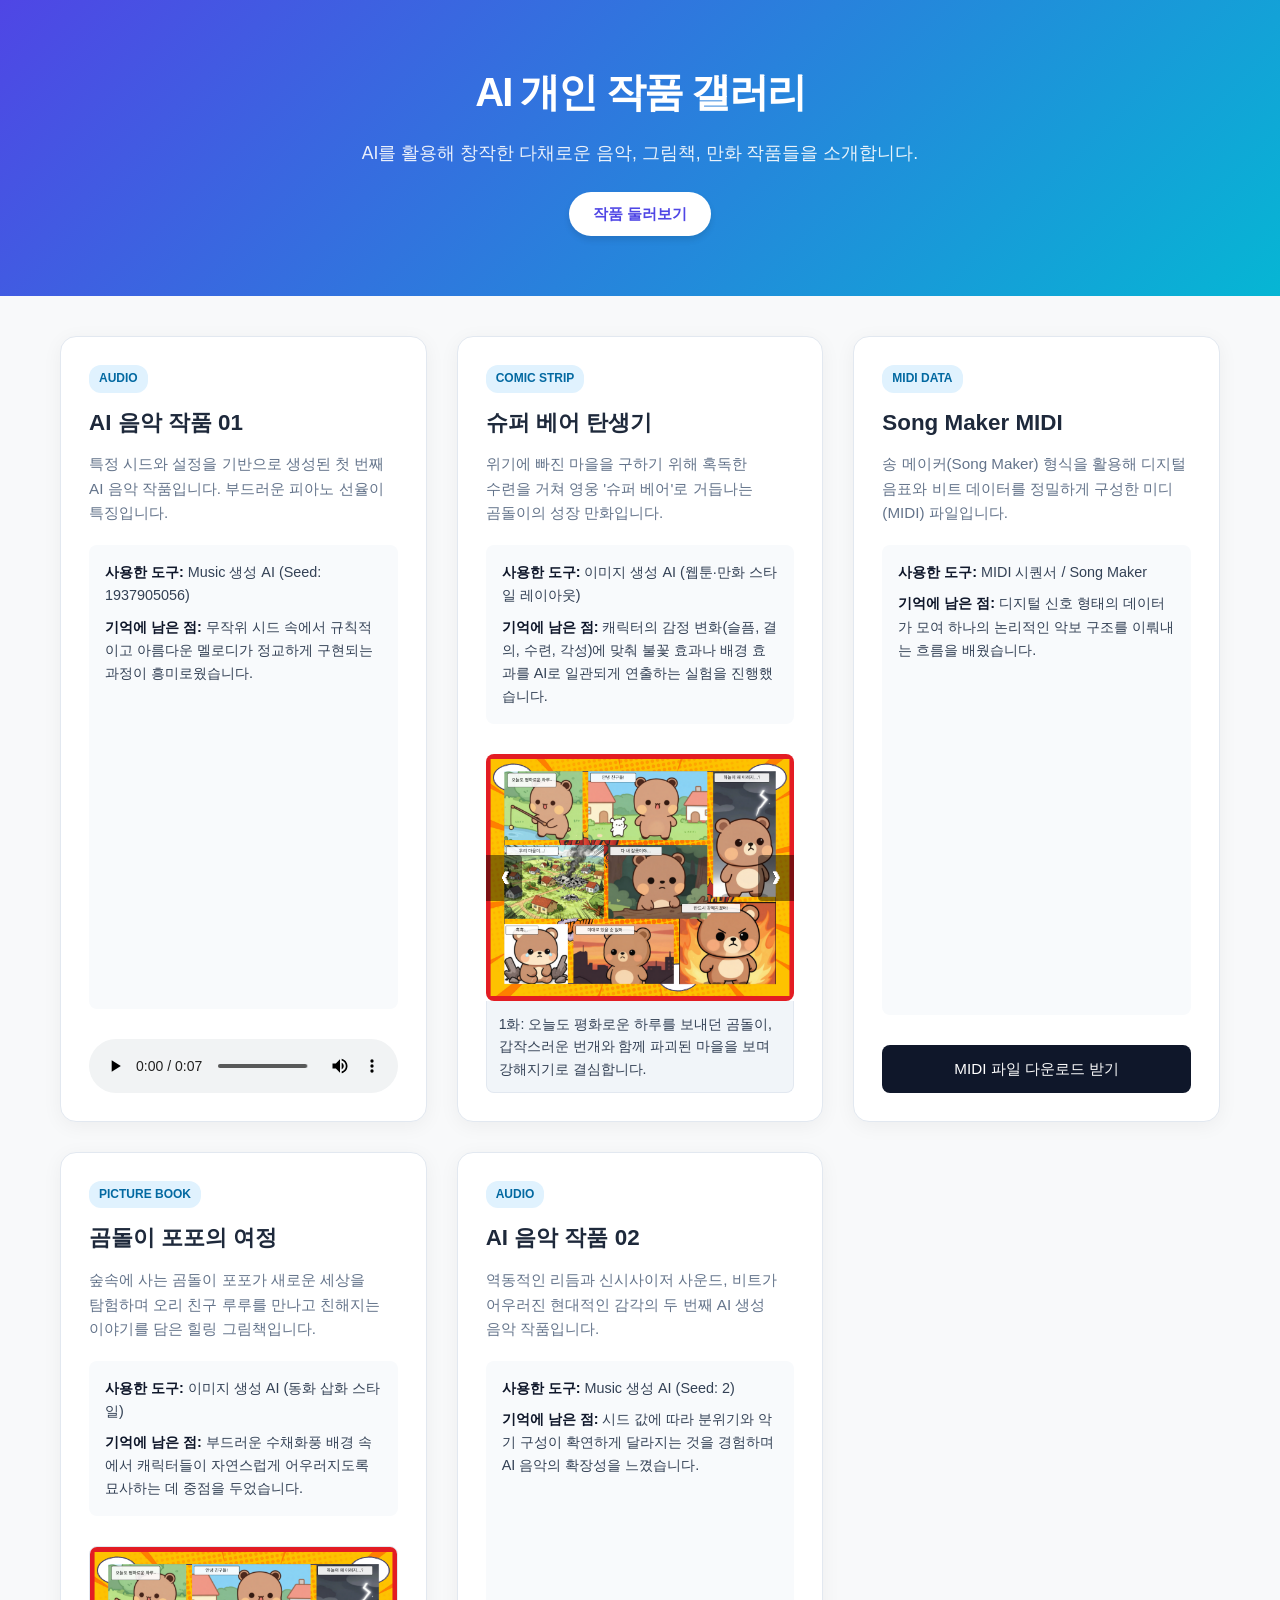
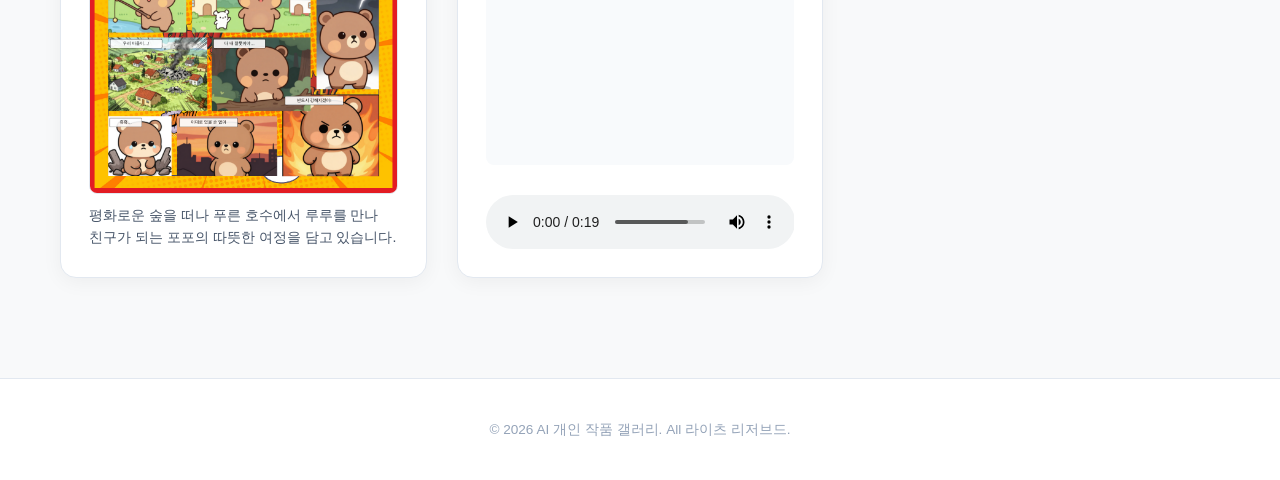
==== gall/index.html @ 990a7b55 "feat: middle school gallery" ====
<!DOCTYPE html>
<html lang="ko">
<head>
    <meta charset="UTF-8">
    <meta name="viewport" content="width=device-width, initial-scale=1.0">
    <title>AI 개인 작품 갤러리</title>
    <link rel="stylesheet" href="style.css">
</head>
<body>

    <header>
        <div class="header-container">
            <h1>AI 개인 작품 갤러리</h1>
            <p class="subtitle">AI를 활용해 창작한 다채로운 음악, 그림책, 만화 작품들을 소개합니다.</p>
            <nav>
                <a href="#gallery">작품 둘러보기</a>
            </nav>
        </div>
    </header>

    <main id="gallery">
        <div class="gallery-container">
            
            <div class="card">
                <div class="card-content">
                    <span class="tag">Audio</span>
                    <h2 class="card-title">AI 음악 작품 01</h2>
                    <p class="card-description">특정 시드와 설정을 기반으로 생성된 첫 번째 AI 음악 작품입니다. 부드러운 피아노 선율이 특징입니다.</p>
                    <div class="meta-info">
                        <p><strong>사용한 도구:</strong> Music 생성 AI (Seed: 1937905056)</p>
                        <p><strong>기억에 남은 점:</strong> 무작위 시드 속에서 규칙적이고 아름다운 멜로디가 정교하게 구현되는 과정이 흥미로웠습니다.</p>
                    </div>
                    <div class="media-container">
                        <audio controls src="./assets/1반_music01_20260704_122739_seed1937905056.wav"></audio>
                    </div>
                </div>
            </div>

            <div class="card comic-card">
                <div class="card-content">
                    <span class="tag">Comic Strip</span>
                    <h2 class="card-title">슈퍼 베어 탄생기</h2>
                    <p class="card-description">위기에 빠진 마을을 구하기 위해 혹독한 수련을 거쳐 영웅 '슈퍼 베어'로 거듭나는 곰돌이의 성장 만화입니다.</p>
                    <div class="meta-info">
                        <p><strong>사용한 도구:</strong> 이미지 생성 AI (웹툰·만화 스타일 레이아웃)</p>
                        <p><strong>기억에 남은 점:</strong> 캐릭터의 감정 변화(슬픔, 결의, 수련, 각성)에 맞춰 불꽃 효과나 배경 효과를 AI로 일관되게 연출하는 실험을 진행했습니다.</p>
                    </div>
                    <div class="media-container comic-viewer">
                        <div class="slide-container">
                            <img src="./assets/1.png" alt="만화 1화: 마을의 위기와 결의" class="comic-slide active">
                            <img src="./assets/2.png" alt="만화 2화: 혹독한 수련과 별의 부름" class="comic-slide">
                            <img src="./assets/3.png" alt="만화 3화: 슈퍼 베어 탄생과 평화" class="comic-slide">
                            
                            <button class="prev" onclick="moveComicSlide(-1)">&#10094;</button>
                            <button class="next" onclick="moveComicSlide(1)">&#10095;</button>
                        </div>
                        <p class="comic-caption">1화: 오늘도 평화로운 하루를 보내던 곰돌이, 갑작스러운 번개와 함께 파괴된 마을을 보며 강해지기로 결심합니다.</p>
                    </div>
                </div>
            </div>

            <div class="card">
                <div class="card-content">
                    <span class="tag">MIDI Data</span>
                    <h2 class="card-title">Song Maker MIDI</h2>
                    <p class="card-description">송 메이커(Song Maker) 형식을 활용해 디지털 음표와 비트 데이터를 정밀하게 구성한 미디(MIDI) 파일입니다.</p>
                    <div class="meta-info">
                        <p><strong>사용한 도구:</strong> MIDI 시퀀서 / Song Maker</p>
                        <p><strong>기억에 남은 점:</strong> 디지털 신호 형태의 데이터가 모여 하나의 논리적인 악보 구조를 이뤄내는 흐름을 배웠습니다.</p>
                    </div>
                    <div class="media-container">
                        <a href="./assets/song-maker.mid" download class="download-btn">MIDI 파일 다운로드 받기</a>
                    </div>
                </div>
            </div>

            <div class="card book-card">
                <div class="card-content">
                    <span class="tag">Picture Book</span>
                    <h2 class="card-title">곰돌이 포포의 여정</h2>
                    <p class="card-description">숲속에 사는 곰돌이 포포가 새로운 세상을 탐험하며 오리 친구 루루를 만나고 친해지는 이야기를 담은 힐링 그림책입니다.</p>
                    <div class="meta-info">
                        <p><strong>사용한 도구:</strong> 이미지 생성 AI (동화 삽화 스타일)</p>
                        <p><strong>기억에 남은 점:</strong> 부드러운 수채화풍 배경 속에서 캐릭터들이 자연스럽게 어우러지도록 묘사하는 데 중점을 두었습니다.</p>
                    </div>
                    <div class="media-container book-viewer">
                        <div class="single-image-container">
                            <img src="./assets/1.png" alt="그림책 대표 이미지" class="book-cover-img">
                        </div>
                        <p class="book-summary-text">평화로운 숲을 떠나 푸른 호수에서 루루를 만나 친구가 되는 포포의 따뜻한 여정을 담고 있습니다.</p>
                    </div>
                </div>
            </div>

            <div class="card">
                <div class="card-content">
                    <span class="tag">Audio</span>
                    <h2 class="card-title">AI 음악 작품 02</h2>
                    <p class="card-description">역동적인 리듬과 신시사이저 사운드, 비트가 어우러진 현대적인 감각의 두 번째 AI 생성 음악 작품입니다.</p>
                    <div class="meta-info">
                        <p><strong>사용한 도구:</strong> Music 생성 AI (Seed: 2)</p>
                        <p><strong>기억에 남은 점:</strong> 시드 값에 따라 분위기와 악기 구성이 확연하게 달라지는 것을 경험하며 AI 음악의 확장성을 느꼈습니다.</p>
                    </div>
                    <div class="media-container">
                        <audio controls src="./assets/1반_music_20260704_122635_seed2.wav"></audio>
                    </div>
                </div>
            </div>

        </div>
    </main>

    <footer>
        <p>&copy; 2026 AI 개인 작품 갤러리. All 라이츠 리저브드.</p>
    </footer>

    <script src="script.js"></script>
</body>
</html>
---- gall/style.css ----
/* style.css */

/* 기본 스타일 초기화 및 전체 설정 */
* {
    box-sizing: border-box;
    margin: 0;
    padding: 0;
}

body {
    font-family: -apple-system, BlinkMacSystemFont, "Segoe UI", Roboto, "Helvetica Neue", Arial, sans-serif;
    line-height: 1.6;
    color: #333333;
    background-color: #f8f9fa;
    overflow-x: hidden; /* 가로 스크롤 방지 */
}

/* 헤더 스타일 */
header {
    background: linear-gradient(135deg, #4f46e5, #06b6d4);
    color: #ffffff;
    padding: 60px 20px;
    text-align: center;
}

.header-container {
    max-width: 800px;
    margin: 0 auto;
}

header h1 {
    font-size: 2.5rem;
    margin-bottom: 15px;
    font-weight: 700;
    letter-spacing: -0.05em;
}

header .subtitle {
    font-size: 1.1rem;
    opacity: 0.9;
    margin-bottom: 25px;
    word-break: keep-all;
}

header nav a {
    display: inline-block;
    color: #4f46e5;
    background-color: #ffffff;
    padding: 10px 24px;
    text-decoration: none;
    border-radius: 30px;
    font-weight: 600;
    font-size: 0.95rem;
    transition: background-color 0.2s ease, transform 0.2s ease;
    box-shadow: 0 4px 6px rgba(0, 0, 0, 0.1);
}

header nav a:hover {
    background-color: #f1f5f9;
    transform: translateY(-2px);
}

/* 메인 갤러리 레이아웃 */
main {
    max-width: 1200px;
    margin: 0 auto;
    padding: 40px 20px;
}

.gallery-container {
    display: grid;
    grid-template-columns: repeat(auto-fit, minmax(340px, 1fr));
    gap: 30px;
}

/* 카드 아이템 스타일 */
.card {
    background-color: #ffffff;
    border-radius: 16px;
    box-shadow: 0 4px 20px rgba(0, 0, 0, 0.05);
    overflow: hidden;
    display: flex;
    flex-direction: column;
    transition: transform 0.3s ease, box-shadow 0.3s ease;
    border: 1px solid #e2e8f0;
}

.card:hover {
    transform: translateY(-5px);
    box-shadow: 0 10px 25px rgba(0, 0, 0, 0.1);
}

.card-content {
    padding: 28px;
    display: flex;
    flex-direction: column;
    flex-grow: 1;
}

.tag {
    display: inline-block;
    align-self: flex-start;
    background-color: #e0f2fe;
    color: #0369a1;
    font-size: 0.75rem;
    font-weight: 700;
    padding: 4px 10px;
    border-radius: 12px;
    text-transform: uppercase;
    margin-bottom: 12px;
}

.card-title {
    font-size: 1.4rem;
    color: #1e293b;
    margin-bottom: 12px;
    font-weight: 600;
}

.card-description {
    font-size: 0.95rem;
    color: #64748b;
    margin-bottom: 20px;
    word-break: keep-all;
}

.meta-info {
    background-color: #f8fafc;
    border-radius: 8px;
    padding: 16px;
    margin-bottom: 20px;
    font-size: 0.9rem;
    flex-grow: 1;
}

.meta-info p {
    margin-bottom: 8px;
    color: #334155;
}

.meta-info p:last-child {
    margin-bottom: 0;
}

.meta-info strong {
    color: #0f172a;
}

/* 미디어 컨테이너 및 미디어 요소 스타일 */
.media-container {
    margin-top: auto;
    padding-top: 10px;
    width: 100%;
}

audio {
    width: 100%;
    display: block;
}

.download-btn {
    display: block;
    width: 100%;
    text-align: center;
    background-color: #0f172a;
    color: #ffffff;
    padding: 12px;
    border-radius: 8px;
    text-decoration: none;
    font-weight: 500;
    font-size: 0.95rem;
    transition: background-color 0.2s ease;
}

.download-btn:hover {
    background-color: #1e293b;
}

/* 만화 슬라이드쇼 전용 스타일 */
.comic-viewer .slide-container {
    position: relative;
    width: 100%;
    border-radius: 8px;
    overflow: hidden;
    background-color: #f1f5f9;
}

.comic-slide {
    width: 100%;
    height: auto;
    display: none; /* 기본 숨김 */
    object-fit: contain;
}

.comic-slide.active {
    display: block; /* 활성화만 표시 */
}

/* 슬라이드 버튼 */
.slide-container button {
    cursor: pointer;
    position: absolute;
    top: 50%;
    width: auto;
    padding: 14px;
    margin-top: -22px;
    color: white;
    font-weight: bold;
    font-size: 16px;
    border: none;
    background-color: rgba(0, 0, 0, 0.45);
    border-radius: 0 4px 4px 0;
    transition: background-color 0.2s ease;
}

.slide-container .next {
    right: 0;
    border-radius: 4px 0 0 4px;
}

.slide-container .prev {
    left: 0;
}

.slide-container button:hover {
    background-color: rgba(0, 0, 0, 0.8);
}

.comic-caption {
    font-size: 0.88rem;
    color: #334155;
    background-color: #f1f5f9;
    padding: 12px;
    border-radius: 0 0 8px 8px;
    border: 1px solid #e2e8f0;
    border-top: none;
    word-break: keep-all;
}

/* 그림책 뷰어 스타일 */
.book-viewer .single-image-container {
    width: 100%;
    border-radius: 8px;
    overflow: hidden;
    border: 1px solid #e2e8f0;
}

.book-cover-img {
    width: 100%;
    height: auto;
    display: block;
}

.book-summary-text {
    font-size: 0.88rem;
    color: #475569;
    padding-top: 10px;
    word-break: keep-all;
}

/* 푸터 스타일 */
footer {
    text-align: center;
    padding: 40px 20px;
    color: #94a3b8;
    font-size: 0.85rem;
    border-top: 1px solid #e2e8f0;
    background-color: #ffffff;
    margin-top: 60px;
}

/* 모바일 미디어 쿼리 (스마트폰 대응) */
@media (max-width: 480px) {
    header {
        padding: 40px 15px;
    }
    
    header h1 {
        font-size: 1.8rem;
    }

    header .subtitle {
        font-size: 0.95rem;
    }

    .gallery-container {
        grid-template-columns: 1fr; /* 모바일 한 줄 배열 */
        gap: 20px;
    }

    .card-content {
        padding: 20px;
    }
}
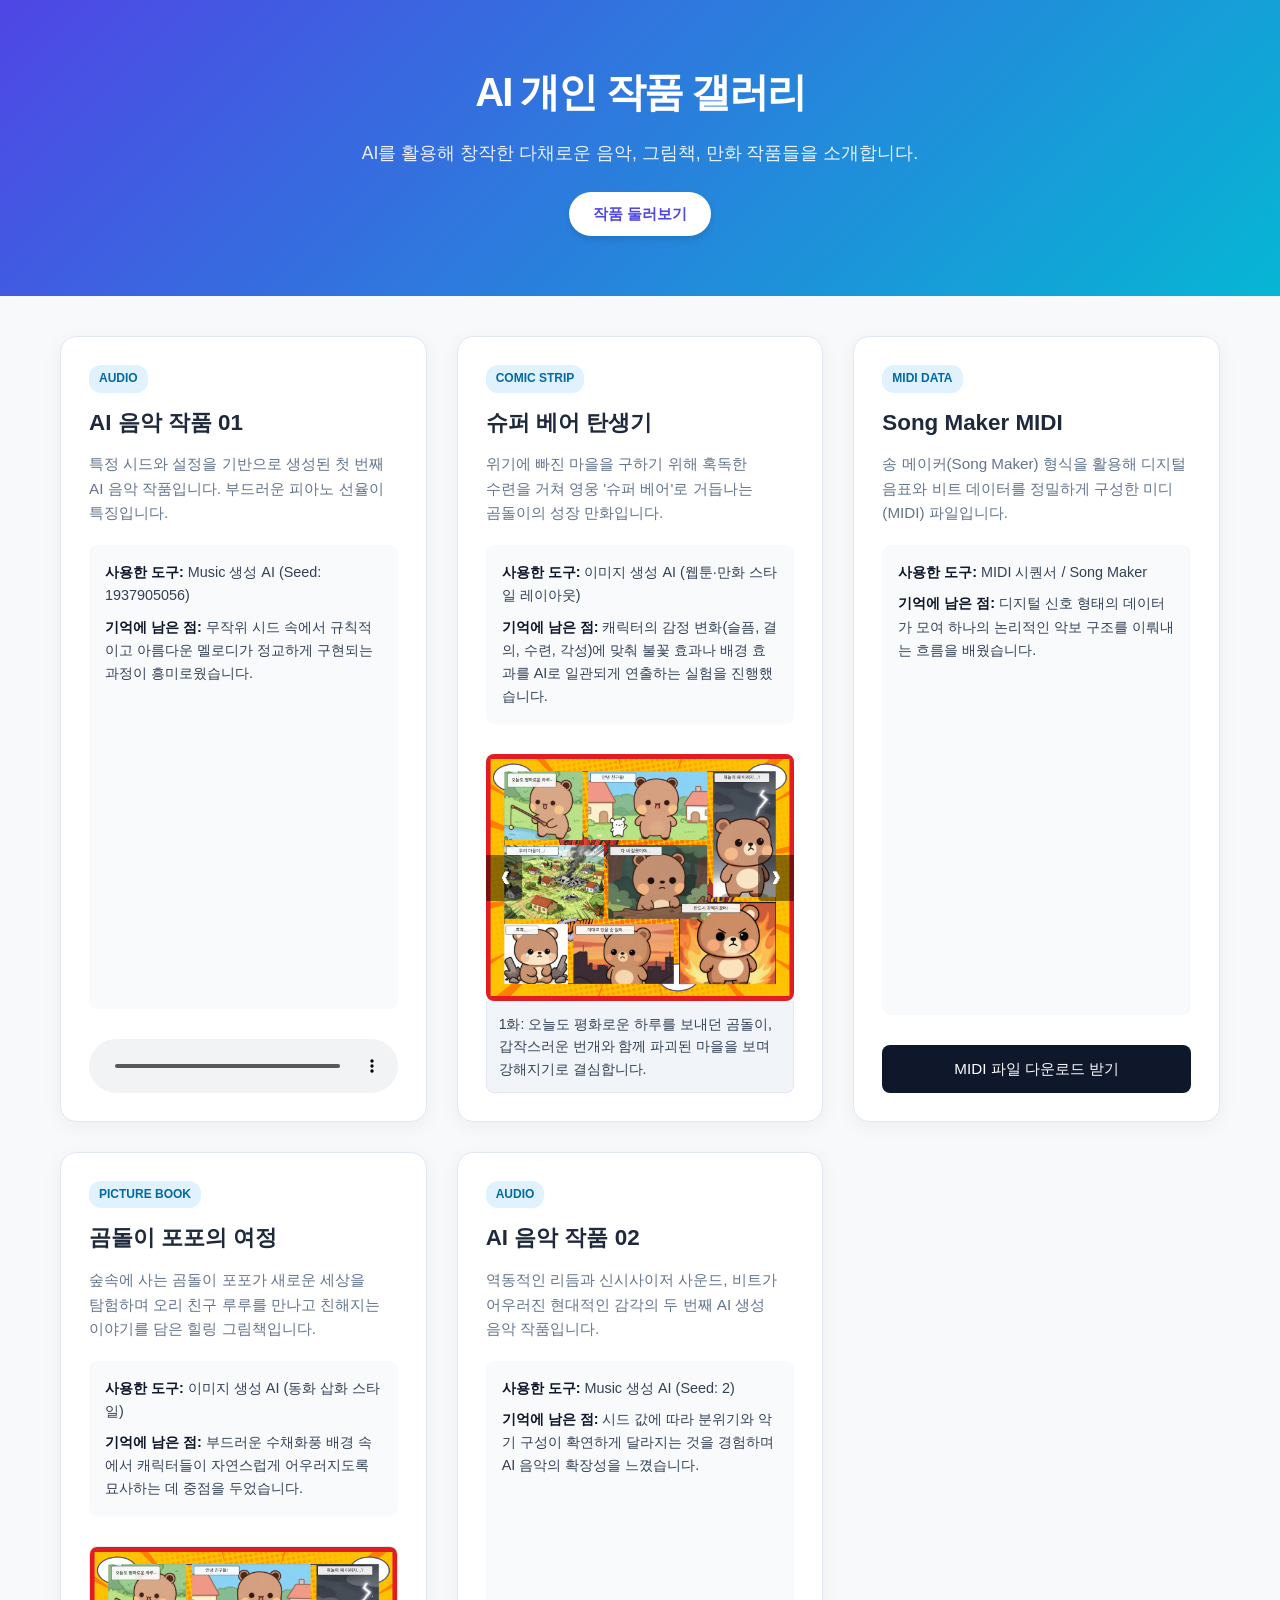
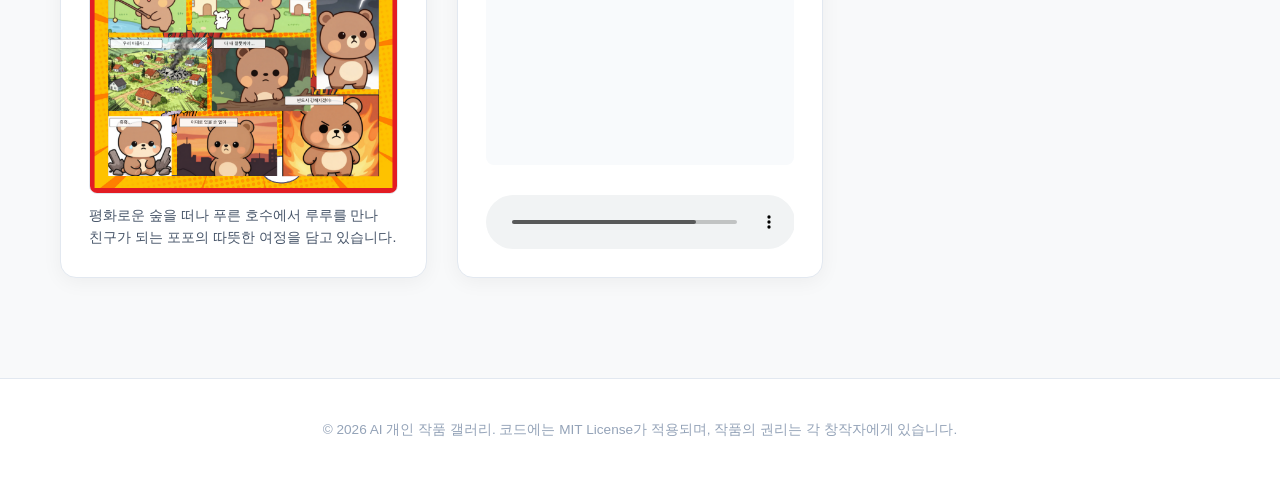
==== commit 0637423a: "Document gallery and separate code and content rights" ====
--- a/gall/index.html
+++ b/gall/index.html
@@ -111,9 +111,9 @@
     </main>
 
     <footer>
-        <p>&copy; 2026 AI 개인 작품 갤러리. All 라이츠 리저브드.</p>
+        <p>&copy; 2026 AI 개인 작품 갤러리. 코드에는 MIT License가 적용되며, 작품의 권리는 각 창작자에게 있습니다.</p>
     </footer>
 
     <script src="script.js"></script>
 </body>
-</html>+</html>
